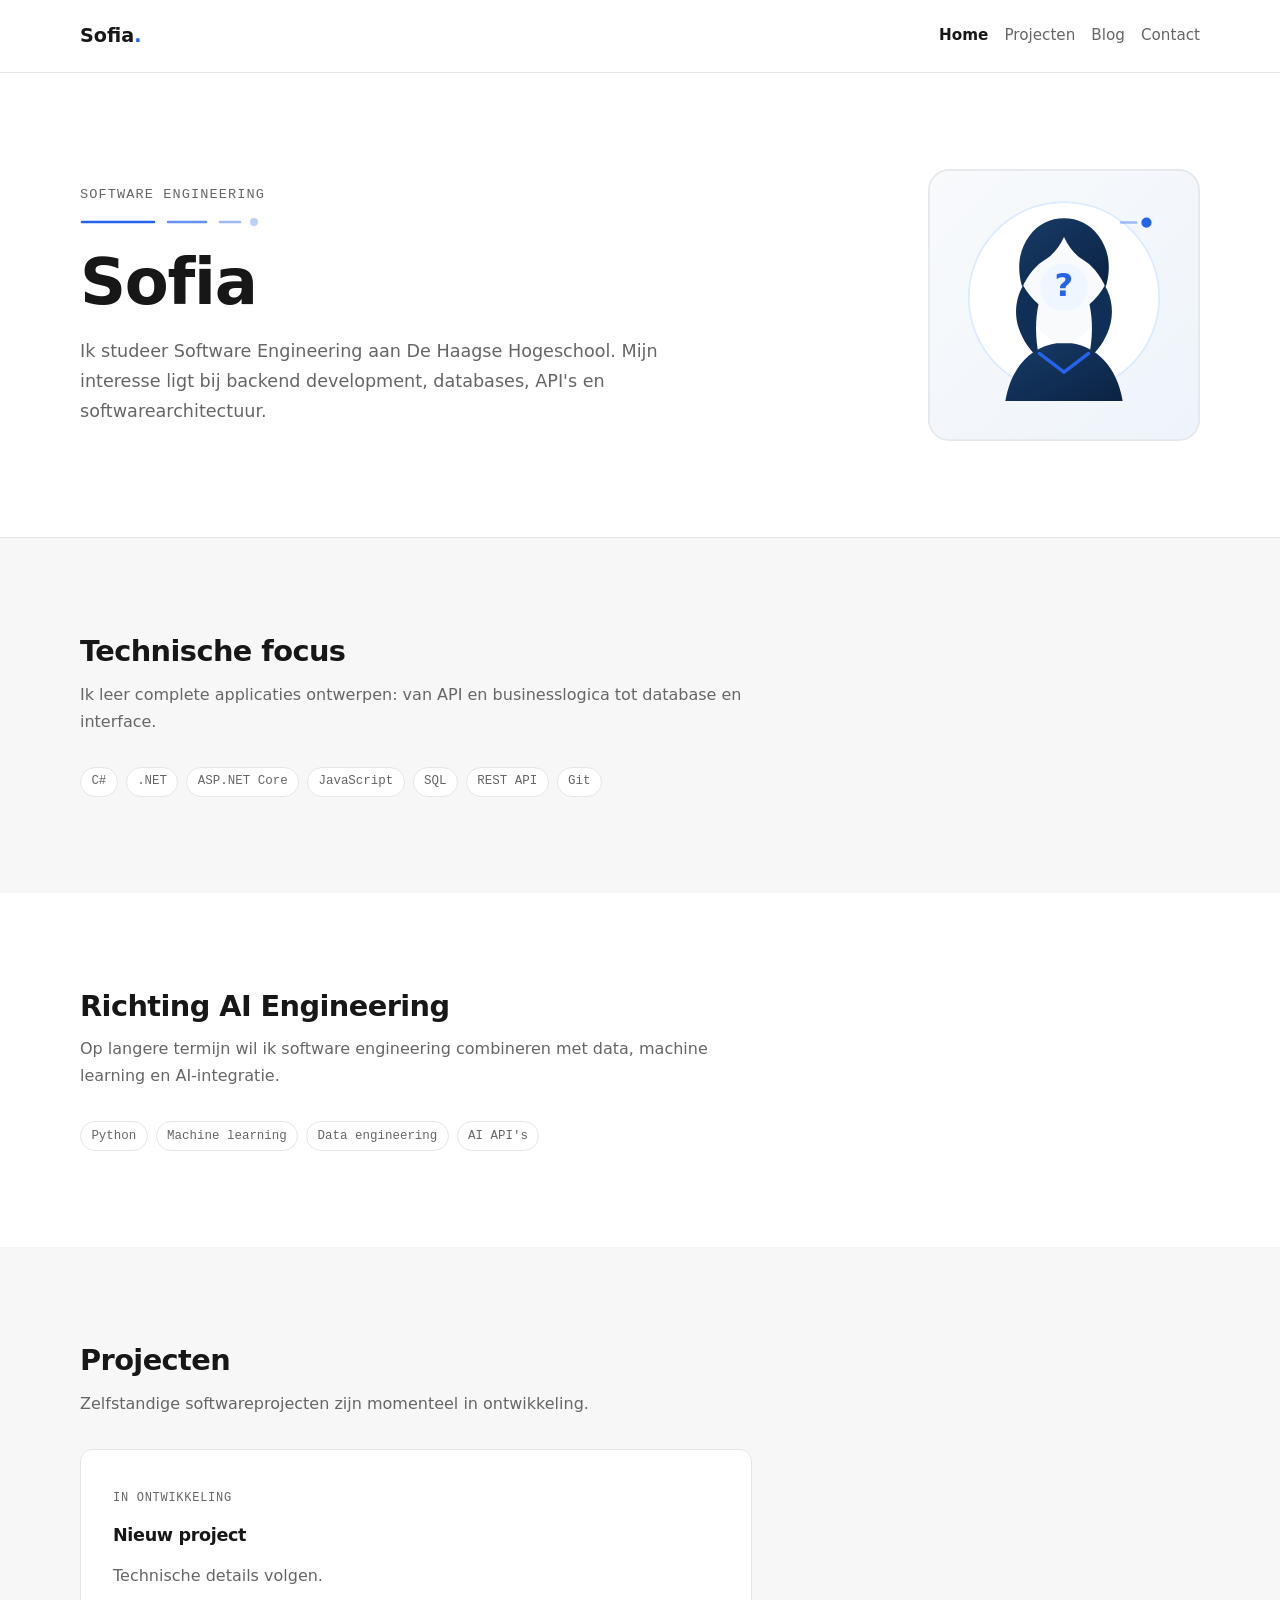
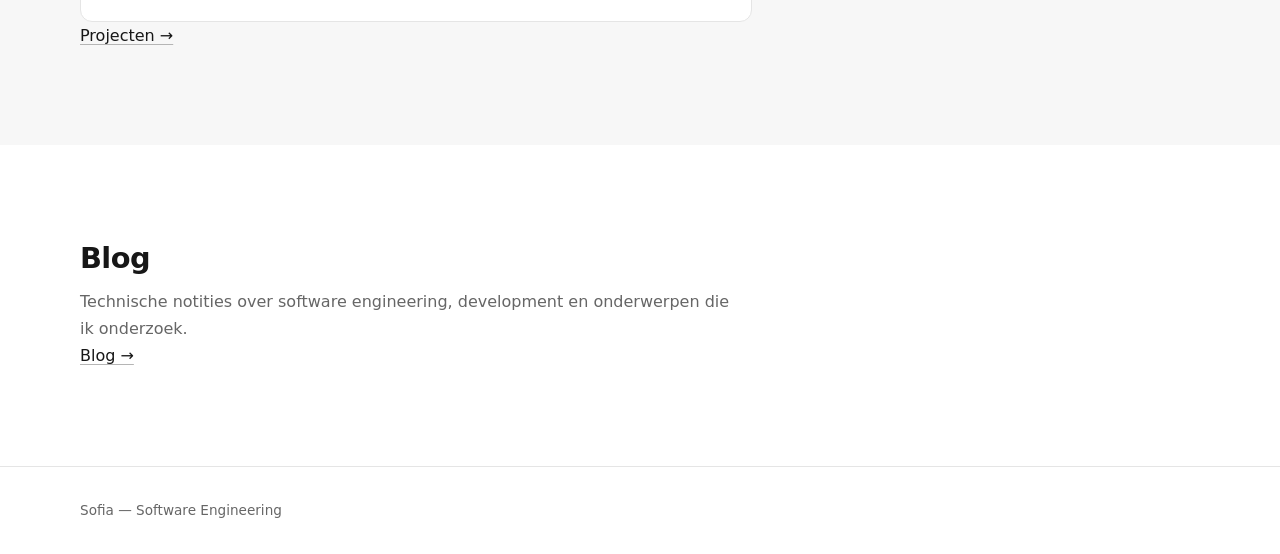
==== index.html @ e1a8f9e1 "Start oefenproject WPFW" ====
<!doctype html>
<html lang="nl">
  <head>
    <meta charset="utf-8" />

    <meta name="viewport" content="width=device-width, initial-scale=1" />

    <title>Sofia — Software Engineering</title>

    <meta
      name="description"
      content="Portfolio van Sofia, Software Engineering student met focus op backend development, databases, API's en softwarearchitectuur."
    />

    <link rel="icon" href="assets/images/favicon.svg" type="image/svg+xml" />
    <link rel="stylesheet" href="assets/css/style.css" />
  </head>

  <body>
    <a class="skip-link" href="#main-content">Ga naar hoofdinhoud</a>

    <header class="site-header">
      <div class="container site-header__inner">
        <a class="site-logo" href="index.html">
          Sofia<span class="site-logo__dot" aria-hidden="true">.</span>
        </a>

        <nav aria-label="Hoofdnavigatie">
          <ul class="nav-list">
            <li>
              <a href="index.html" aria-current="page">Home</a>
            </li>
            <li>
              <a href="projects.html">Projecten</a>
            </li>
            <li>
              <a href="blog.html">Blog</a>
            </li>
            <li>
              <a href="contact.html">Contact</a>
            </li>
          </ul>
        </nav>
      </div>
    </header>

    <main id="main-content">
      <section class="hero" aria-labelledby="hero-title">
        <div class="container hero__inner">
          <div class="hero__content">
            <p class="eyebrow">Software Engineering</p>

            <img
              class="hero__accent"
              src="assets/images/hero-accent.svg"
              alt=""
              aria-hidden="true"
              width="180"
              height="32"
            />

            <h1 id="hero-title">Sofia</h1>

            <p class="hero__lead">
              Ik studeer Software Engineering aan De Haagse Hogeschool. Mijn
              interesse ligt bij backend development, databases, API's en
              softwarearchitectuur.
            </p>
          </div>

          <div class="hero__media">
            <img
              class="hero__portrait"
              src="assets/images/profile-placeholder.svg"
              alt="Profielfoto van Sofia"
              width="320"
              height="320"
            />
          </div>
        </div>
      </section>

      <section class="section section--muted" aria-labelledby="focus-title">
        <div class="container">
          <h2 id="focus-title">Technische focus</h2>

          <p class="section__intro">
            Ik leer complete applicaties ontwerpen: van API en businesslogica
            tot database en interface.
          </p>

          <ul class="tag-list">
            <li class="tag">C#</li>
            <li class="tag">.NET</li>
            <li class="tag">ASP.NET Core</li>
            <li class="tag">JavaScript</li>
            <li class="tag">SQL</li>
            <li class="tag">REST API</li>
            <li class="tag">Git</li>
          </ul>
        </div>
      </section>

      <section class="section" aria-labelledby="ai-title">
        <div class="container">
          <h2 id="ai-title">Richting AI Engineering</h2>

          <p class="section__intro">
            Op langere termijn wil ik software engineering combineren met data,
            machine learning en AI-integratie.
          </p>

          <ul class="tag-list">
            <li class="tag">Python</li>
            <li class="tag">Machine learning</li>
            <li class="tag">Data engineering</li>
            <li class="tag">AI API's</li>
          </ul>
        </div>
      </section>

      <section class="section section--muted" aria-labelledby="projects-title">
        <div class="container">
          <h2 id="projects-title">Projecten</h2>

          <p class="section__intro">
            Zelfstandige softwareprojecten zijn momenteel in ontwikkeling.
          </p>

          <div class="card-grid card-grid--projects">
            <article class="card card--project">
              <p class="status status--in-progress">In ontwikkeling</p>

              <h3>Nieuw project</h3>

              <p>Technische details volgen.</p>
            </article>
          </div>

          <p>
            <a href="projects.html">Projecten →</a>
          </p>
        </div>
      </section>

      <section class="section" aria-labelledby="blog-title">
        <div class="container">
          <h2 id="blog-title">Blog</h2>

          <p class="section__intro">
            Technische notities over software engineering, development en
            onderwerpen die ik onderzoek.
          </p>

          <p>
            <a href="blog.html">Blog →</a>
          </p>
        </div>
      </section>
    </main>

    <footer class="site-footer">
      <div class="container site-footer__inner">
        <p class="site-footer__text">Sofia — Software Engineering</p>
      </div>
    </footer>
  </body>
</html>
---- assets/css/style.css ----
*,
*::before,
*::after {
  box-sizing: border-box;
}

html {
  scroll-behavior: smooth;
  -webkit-text-size-adjust: 100%;
}

body,
h1,
h2,
h3,
p,
ul,
ol,
dl,
dd,
figure {
  margin: 0;
}

ul,
ol {
  padding: 0;
  list-style: none;
}

img,
svg {
  display: block;
  max-width: 100%;
  height: auto;
}

button,
input,
textarea {
  font: inherit;
}

:root {
  --color-bg: #ffffff;
  --color-surface: #f7f7f7;
  --color-text: #171717;
  --color-text-soft: #666666;
  --color-border: #e5e5e5;
  --color-accent: #2563eb;
  --color-accent-hover: #1d4ed8;

  --font-body:
    system-ui, -apple-system, BlinkMacSystemFont, "Segoe UI", sans-serif;
  --font-mono: ui-monospace, SFMono-Regular, Menlo, Monaco, Consolas, monospace;

  --container-width: 70rem;
  --text-width: 65ch;

  --space-xs: 0.4rem;
  --space-sm: 0.75rem;
  --space-md: 1rem;
  --space-lg: 2rem;
  --space-xl: 4rem;
  --space-2xl: 6rem;

  --radius-sm: 0.35rem;
  --radius-md: 0.75rem;
}

body {
  min-height: 100vh;
  display: flex;
  flex-direction: column;
  background: var(--color-bg);
  color: var(--color-text);
  font-family: var(--font-body);
  font-size: 1rem;
  line-height: 1.7;
}

main {
  flex: 1;
}

a {
  color: var(--color-text);
  text-decoration-color: #b5b5b5;
  text-decoration-thickness: 1px;
  text-underline-offset: 0.2em;
}

a:hover {
  color: var(--color-accent);
  text-decoration-color: var(--color-accent);
}

code {
  font-family: var(--font-mono);
  font-size: 0.9em;
  background: var(--color-surface);
  padding: 0.15em 0.35em;
  border-radius: var(--radius-sm);
}

.container {
  width: min(calc(100% - 2rem), var(--container-width));
  margin-inline: auto;
}

.section {
  padding-block: var(--space-xl);
}

.section--muted {
  background: var(--color-surface);
}

.section--cta {
  padding-bottom: var(--space-2xl);
}

.section__intro {
  max-width: var(--text-width);
  margin-top: var(--space-sm);
  color: var(--color-text-soft);
}

.prose {
  max-width: var(--text-width);
}

.prose > * + * {
  margin-top: var(--space-md);
}

.site-header {
  background: var(--color-bg);
  border-bottom: 1px solid var(--color-border);
}

.site-header__inner {
  min-height: 4.5rem;
  display: flex;
  flex-direction: column;
  align-items: center;
  justify-content: center;
  gap: var(--space-sm);
  padding-block: var(--space-md);
}

.site-logo {
  color: var(--color-text);
  font-size: 1.2rem;
  font-weight: 700;
  text-decoration: none;
}

.site-logo:hover {
  color: var(--color-text);
}

.site-logo__dot {
  color: var(--color-accent);
}

.nav-list {
  display: flex;
  flex-wrap: wrap;
  align-items: center;
  justify-content: center;
  gap: 0.25rem 1rem;
}

.nav-list a {
  display: inline-block;
  padding-block: 0.35rem;
  color: var(--color-text-soft);
  font-size: 0.95rem;
  text-decoration: none;
}

.nav-list a:hover {
  color: var(--color-text);
}

.nav-list a[aria-current="page"] {
  color: var(--color-text);
  font-weight: 600;
}

.hero {
  padding-block: var(--space-xl);
  border-bottom: 1px solid var(--color-border);
}

.hero__inner {
  display: flex;
  flex-direction: column;
  gap: var(--space-lg);
}

.hero__content {
  max-width: var(--text-width);
}

.hero__content h1 {
  margin-top: var(--space-xs);
}

.hero__lead {
  margin-top: var(--space-md);
  max-width: 55ch;
  color: var(--color-text-soft);
  font-size: 1.1rem;
}

.hero__media {
  flex-shrink: 0;
}

.hero__portrait {
  width: min(100%, 16rem);
  border-radius: var(--radius-md);
}

.page-intro {
  padding-block: var(--space-xl);
  border-bottom: 1px solid var(--color-border);
}

.page-intro .lead {
  max-width: var(--text-width);
  margin-top: var(--space-md);
  color: var(--color-text-soft);
  font-size: 1.1rem;
}

h1,
h2,
h3 {
  color: var(--color-text);
  line-height: 1.2;
  letter-spacing: -0.02em;
}

h1 {
  font-size: clamp(2.25rem, 7vw, 4rem);
  font-weight: 700;
}

h2 {
  font-size: clamp(1.4rem, 4vw, 1.8rem);
  font-weight: 650;
}

h3 {
  font-size: 1.1rem;
  font-weight: 650;
}

.eyebrow {
  color: var(--color-text-soft);
  font-family: var(--font-mono);
  font-size: 0.85rem;
  text-transform: uppercase;
  letter-spacing: 0.08em;
}

.lead {
  max-width: var(--text-width);
  color: var(--color-text-soft);
}

.note {
  max-width: var(--text-width);
  color: var(--color-text-soft);
  font-size: 0.95rem;
}

.tag-list {
  display: flex;
  flex-wrap: wrap;
  gap: 0.5rem;
  margin-top: var(--space-lg);
}

.tag {
  padding: 0.2rem 0.65rem;
  border: 1px solid var(--color-border);
  border-radius: 999px;
  background: var(--color-bg);
  color: var(--color-text-soft);
  font-family: var(--font-mono);
  font-size: 0.78rem;
}

.card-grid {
  display: grid;
  grid-template-columns: repeat(auto-fit, minmax(min(100%, 18rem), 1fr));
  gap: var(--space-lg);
  margin-top: var(--space-lg);
}

.card {
  padding: var(--space-lg);
  border: 1px solid var(--color-border);
  border-radius: var(--radius-md);
  background: var(--color-bg);
}

.card > * + * {
  margin-top: var(--space-md);
}

.card p {
  color: var(--color-text-soft);
}

.card--project {
  max-width: 42rem;
}

.status {
  display: inline-block;
  color: var(--color-text-soft);
  font-family: var(--font-mono);
  font-size: 0.75rem;
  text-transform: uppercase;
  letter-spacing: 0.06em;
}

.status--in-progress {
  color: var(--color-accent);
}

.status--planned {
  color: var(--color-text-soft);
}

.meta {
  display: grid;
  grid-template-columns: auto 1fr;
  gap: 0.25rem var(--space-md);
  padding-top: var(--space-md);
  border-top: 1px solid var(--color-border);
  font-size: 0.9rem;
}

.meta dt {
  font-weight: 600;
}

.meta dd {
  color: var(--color-text-soft);
}

.link-cards {
  display: grid;
  grid-template-columns: repeat(auto-fit, minmax(min(100%, 18rem), 1fr));
  gap: var(--space-md);
  margin-top: var(--space-lg);
}

.link-card {
  display: block;
  height: 100%;
  padding: var(--space-lg);
  border: 1px solid var(--color-border);
  border-radius: var(--radius-md);
  color: var(--color-text);
  text-decoration: none;
}

.link-card:hover {
  border-color: #bdbdbd;
  color: var(--color-text);
}

.link-card__title {
  display: block;
  font-weight: 650;
}

.link-card__text {
  display: block;
  margin-top: var(--space-sm);
  color: var(--color-text-soft);
  font-size: 0.95rem;
}

.post-list {
  display: grid;
  gap: var(--space-lg);
  margin-top: var(--space-lg);
}

.post {
  max-width: var(--text-width);
  padding-bottom: var(--space-lg);
  border-bottom: 1px solid var(--color-border);
}

.post > * + * {
  margin-top: var(--space-sm);
}

.post__meta {
  color: var(--color-text-soft);
  font-family: var(--font-mono);
  font-size: 0.8rem;
}

.post h3 a {
  color: var(--color-text);
  text-decoration: none;
}

.post h3 a:hover {
  color: var(--color-accent);
}

.post p {
  color: var(--color-text-soft);
}

.category {
  color: var(--color-text-soft);
  font-family: var(--font-mono);
  font-size: 0.8rem;
}

.contact-list {
  max-width: 42rem;
  margin-top: var(--space-lg);
  border-top: 1px solid var(--color-border);
}

.contact-list__item {
  display: grid;
  gap: 0.25rem;
  padding-block: var(--space-md);
  border-bottom: 1px solid var(--color-border);
}

.contact-list dt {
  color: var(--color-text-soft);
  font-family: var(--font-mono);
  font-size: 0.78rem;
  text-transform: uppercase;
  letter-spacing: 0.06em;
}

.contact-list dd {
  overflow-wrap: anywhere;
}

.contact-list a {
  font-weight: 500;
}

.site-footer {
  margin-top: auto;
  border-top: 1px solid var(--color-border);
  background: var(--color-bg);
}

.site-footer__inner {
  min-height: 5rem;
  display: flex;
  align-items: center;
  justify-content: center;
  padding-block: var(--space-lg);
}

.site-footer__text {
  color: var(--color-text-soft);
  font-size: 0.85rem;
}

.skip-link {
  position: fixed;
  top: 1rem;
  left: 1rem;
  z-index: 1000;
  padding: 0.6rem 1rem;
  background: var(--color-text);
  color: #ffffff;
  border-radius: var(--radius-sm);
  font-weight: 600;
  transform: translateY(-200%);
}

.skip-link:focus {
  transform: translateY(0);
}

:focus-visible {
  outline: 3px solid var(--color-accent);
  outline-offset: 3px;
}

@media (min-width: 48em) {
  .site-header__inner {
    flex-direction: row;
    justify-content: space-between;
    padding-block: 0;
  }

  .nav-list {
    justify-content: flex-end;
  }

  .nav-list a {
    padding-block: 1.4rem;
  }

  .hero {
    padding-block: var(--space-2xl);
  }

  .hero__inner {
    flex-direction: row;
    align-items: center;
    justify-content: space-between;
    gap: var(--space-xl);
  }

  .hero__content {
    flex: 1;
  }

  .hero__portrait {
    width: 17rem;
  }

  .page-intro {
    padding-block: var(--space-2xl);
  }

  .section {
    padding-block: var(--space-2xl);
  }

  .contact-list__item {
    grid-template-columns: 8rem 1fr;
    align-items: baseline;
  }

  .site-footer__inner {
    justify-content: flex-start;
  }
}

@media (prefers-reduced-motion: reduce) {
  html {
    scroll-behavior: auto;
  }

  *,
  *::before,
  *::after {
    scroll-behavior: auto !important;
    transition: none !important;
    animation: none !important;
  }
}
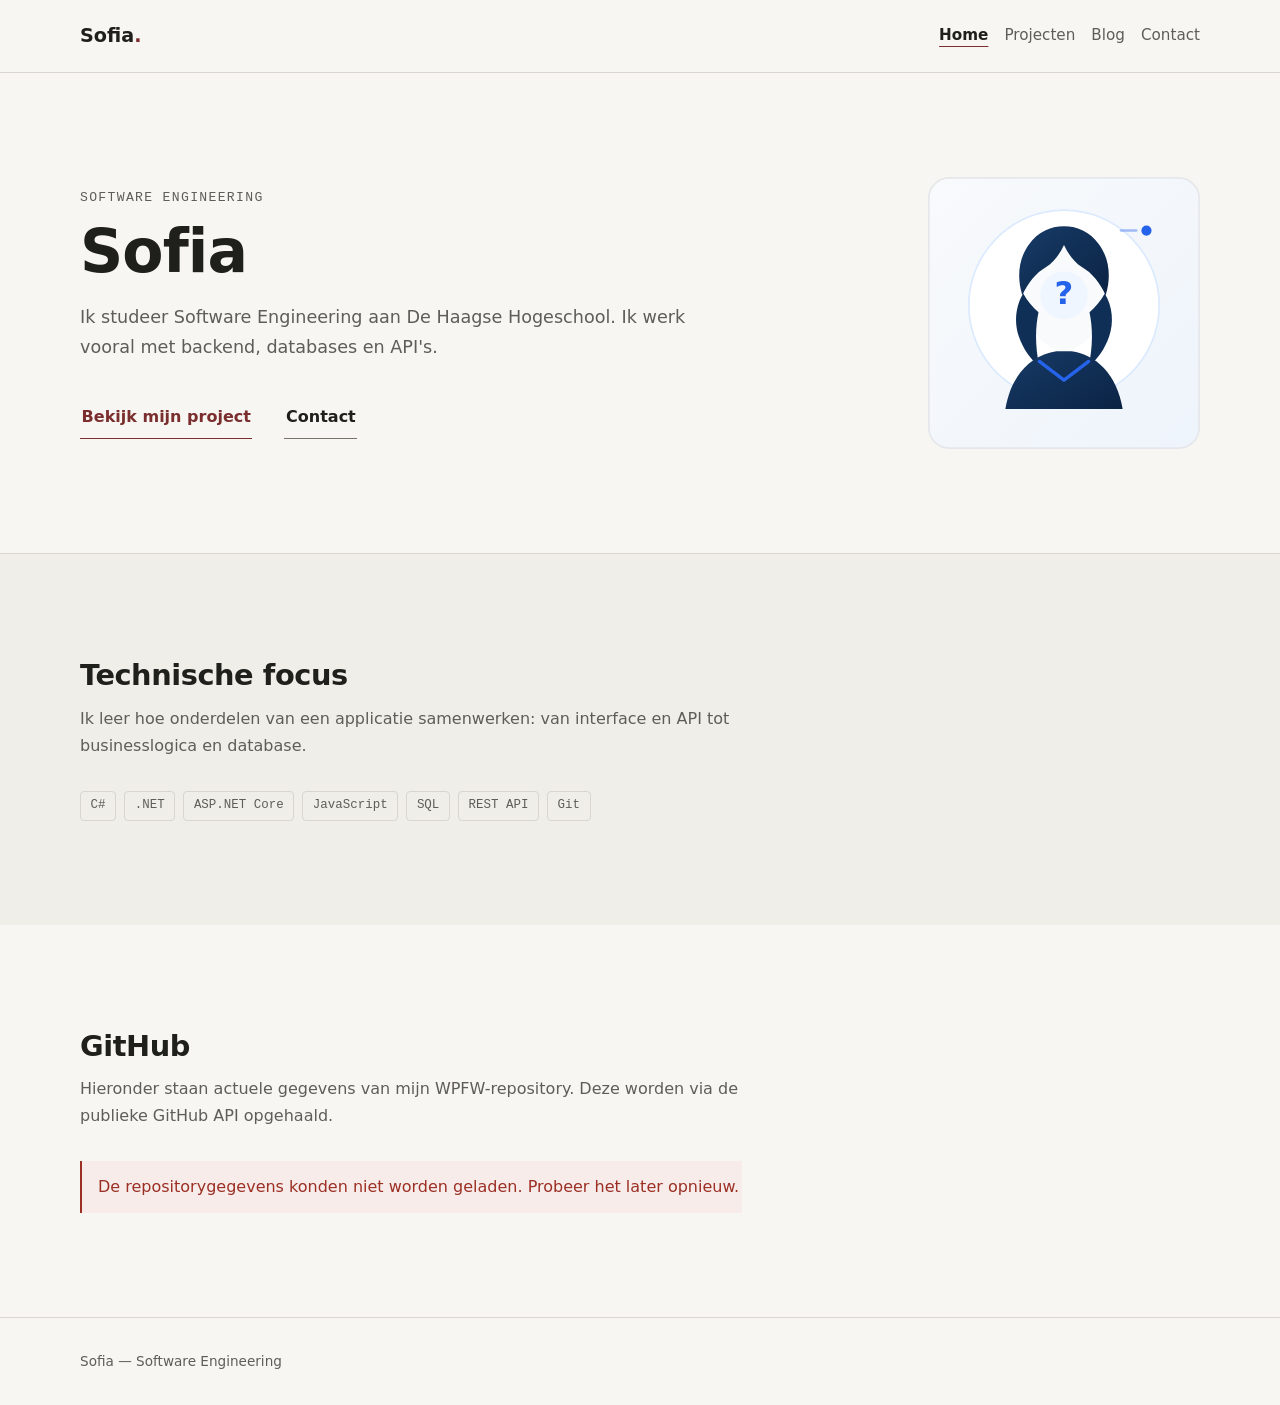
==== commit 69593df2: "project bijgewerkt" ====
--- a/index.html
+++ b/index.html
@@ -2,22 +2,25 @@
 <html lang="nl">
   <head>
     <meta charset="utf-8" />
-
     <meta name="viewport" content="width=device-width, initial-scale=1" />
 
     <title>Sofia — Software Engineering</title>
 
     <meta
       name="description"
-      content="Portfolio van Sofia, Software Engineering student met focus op backend development, databases, API's en softwarearchitectuur."
+      content="Portfolio van Sofia, student Software Engineering met interesse in backend development, databases en API's."
     />
 
     <link rel="icon" href="assets/images/favicon.svg" type="image/svg+xml" />
     <link rel="stylesheet" href="assets/css/style.css" />
+
+    <script src="assets/js/github.js" defer></script>
   </head>
 
   <body>
-    <a class="skip-link" href="#main-content">Ga naar hoofdinhoud</a>
+    <a class="skip-link" href="#main-content">
+      Ga naar hoofdinhoud
+    </a>
 
     <header class="site-header">
       <div class="container site-header__inner">
@@ -28,16 +31,27 @@
         <nav aria-label="Hoofdnavigatie">
           <ul class="nav-list">
             <li>
-              <a href="index.html" aria-current="page">Home</a>
+              <a href="index.html" aria-current="page">
+                Home
+              </a>
             </li>
+
             <li>
-              <a href="projects.html">Projecten</a>
+              <a href="projects.html">
+                Projecten
+              </a>
             </li>
+
             <li>
-              <a href="blog.html">Blog</a>
+              <a href="blog.html">
+                Blog
+              </a>
             </li>
+
             <li>
-              <a href="contact.html">Contact</a>
+              <a href="contact.html">
+                Contact
+              </a>
             </li>
           </ul>
         </nav>
@@ -48,23 +62,33 @@
       <section class="hero" aria-labelledby="hero-title">
         <div class="container hero__inner">
           <div class="hero__content">
-            <p class="eyebrow">Software Engineering</p>
+            <p class="eyebrow">
+              Software Engineering
+            </p>
 
-            <img
-              class="hero__accent"
-              src="assets/images/hero-accent.svg"
-              alt=""
-              aria-hidden="true"
-              width="180"
-              height="32"
-            />
-
-            <h1 id="hero-title">Sofia</h1>
+            <h1 id="hero-title">
+              Sofia
+            </h1>
 
             <p class="hero__lead">
-              Ik studeer Software Engineering aan De Haagse Hogeschool. Mijn
-              interesse ligt bij backend development, databases, API's en
-              softwarearchitectuur.
+              Ik studeer Software Engineering aan De Haagse Hogeschool.
+              Ik werk vooral met backend, databases en API's.
+            </p>
+
+            <p class="hero__actions">
+              <a
+                class="hero__action hero__action--primary"
+                href="projects.html"
+              >
+                Bekijk mijn project
+              </a>
+
+              <a
+                class="hero__action"
+                href="contact.html"
+              >
+                Contact
+              </a>
             </p>
           </div>
 
@@ -72,7 +96,7 @@
             <img
               class="hero__portrait"
               src="assets/images/profile-placeholder.svg"
-              alt="Profielfoto van Sofia"
+              alt=""
               width="320"
               height="320"
             />
@@ -80,16 +104,24 @@
         </div>
       </section>
 
-      <section class="section section--muted" aria-labelledby="focus-title">
+      <section
+        class="section section--muted"
+        aria-labelledby="focus-title"
+      >
         <div class="container">
-          <h2 id="focus-title">Technische focus</h2>
+          <h2 id="focus-title">
+            Technische focus
+          </h2>
 
           <p class="section__intro">
-            Ik leer complete applicaties ontwerpen: van API en businesslogica
-            tot database en interface.
+            Ik leer hoe onderdelen van een applicatie samenwerken:
+            van interface en API tot businesslogica en database.
           </p>
 
-          <ul class="tag-list">
+          <ul
+            class="tag-list"
+            aria-label="Technische vaardigheden"
+          >
             <li class="tag">C#</li>
             <li class="tag">.NET</li>
             <li class="tag">ASP.NET Core</li>
@@ -101,68 +133,49 @@
         </div>
       </section>
 
-      <section class="section" aria-labelledby="ai-title">
+      <section
+        class="section"
+        aria-labelledby="github-title"
+      >
         <div class="container">
-          <h2 id="ai-title">Richting AI Engineering</h2>
+          <h2 id="github-title">
+            GitHub
+          </h2>
 
           <p class="section__intro">
-            Op langere termijn wil ik software engineering combineren met data,
-            machine learning en AI-integratie.
+            Hieronder staan actuele gegevens van mijn WPFW-repository.
+            Deze worden via de publieke GitHub API opgehaald.
           </p>
 
-          <ul class="tag-list">
-            <li class="tag">Python</li>
-            <li class="tag">Machine learning</li>
-            <li class="tag">Data engineering</li>
-            <li class="tag">AI API's</li>
-          </ul>
-        </div>
-      </section>
-
-      <section class="section section--muted" aria-labelledby="projects-title">
-        <div class="container">
-          <h2 id="projects-title">Projecten</h2>
-
-          <p class="section__intro">
-            Zelfstandige softwareprojecten zijn momenteel in ontwikkeling.
+          <p
+            id="github-status"
+            class="api-status"
+            role="status"
+          >
+            Repository laden...
           </p>
 
-          <div class="card-grid card-grid--projects">
-            <article class="card card--project">
-              <p class="status status--in-progress">In ontwikkeling</p>
+          <ul
+            id="github-repositories"
+            class="card-grid"
+            aria-label="WPFW-repository"
+          ></ul>
 
-              <h3>Nieuw project</h3>
-
-              <p>Technische details volgen.</p>
-            </article>
-          </div>
-
-          <p>
-            <a href="projects.html">Projecten →</a>
-          </p>
-        </div>
-      </section>
-
-      <section class="section" aria-labelledby="blog-title">
-        <div class="container">
-          <h2 id="blog-title">Blog</h2>
-
-          <p class="section__intro">
-            Technische notities over software engineering, development en
-            onderwerpen die ik onderzoek.
-          </p>
-
-          <p>
-            <a href="blog.html">Blog →</a>
-          </p>
+          <noscript>
+            <p class="note">
+              JavaScript is nodig om de repositorygegevens te laden.
+            </p>
+          </noscript>
         </div>
       </section>
     </main>
 
     <footer class="site-footer">
       <div class="container site-footer__inner">
-        <p class="site-footer__text">Sofia — Software Engineering</p>
+        <p class="site-footer__text">
+          Sofia — Software Engineering
+        </p>
       </div>
     </footer>
   </body>
-</html>
+</html>
--- a/assets/css/style.css
+++ b/assets/css/style.css
@@ -13,12 +13,12 @@
 h1,
 h2,
 h3,
+h4,
 p,
 ul,
 ol,
 dl,
-dd,
-figure {
+dd {
   margin: 0;
 }
 
@@ -39,20 +39,33 @@
 input,
 textarea {
   font: inherit;
+  color: inherit;
 }
 
 :root {
-  --color-bg: #ffffff;
-  --color-surface: #f7f7f7;
-  --color-text: #171717;
-  --color-text-soft: #666666;
-  --color-border: #e5e5e5;
-  --color-accent: #2563eb;
-  --color-accent-hover: #1d4ed8;
+  --color-bg: #f7f6f2;
+  --color-surface: #efeee9;
+  --color-card: #ffffff;
+
+  --color-text: #1f1f1c;
+  --color-text-soft: #5f5d57;
+
+  --color-border: #d8d6cf;
+  --color-border-strong: #aaa69d;
+  --color-control-border: #77736a;
+
+  --color-accent: #7a2e2e;
+  --color-accent-hover: #612323;
+
+  --color-error: #9c2f24;
+  --color-error-surface: #f7ecea;
+  --color-success: #3f6b4f;
 
   --font-body:
     system-ui, -apple-system, BlinkMacSystemFont, "Segoe UI", sans-serif;
-  --font-mono: ui-monospace, SFMono-Regular, Menlo, Monaco, Consolas, monospace;
+
+  --font-mono:
+    ui-monospace, SFMono-Regular, Menlo, Monaco, Consolas, monospace;
 
   --container-width: 70rem;
   --text-width: 65ch;
@@ -61,19 +74,24 @@
   --space-sm: 0.75rem;
   --space-md: 1rem;
   --space-lg: 2rem;
-  --space-xl: 4rem;
-  --space-2xl: 6rem;
-
-  --radius-sm: 0.35rem;
-  --radius-md: 0.75rem;
+  --space-xl: 4.5rem;
+  --space-2xl: 6.5rem;
+
+  --radius-sm: 0.25rem;
+  --radius-md: 0.35rem;
+
+  --control-min-height: 2.75rem;
 }
 
 body {
   min-height: 100vh;
+
   display: flex;
   flex-direction: column;
+
   background: var(--color-bg);
   color: var(--color-text);
+
   font-family: var(--font-body);
   font-size: 1rem;
   line-height: 1.7;
@@ -85,7 +103,8 @@
 
 a {
   color: var(--color-text);
-  text-decoration-color: #b5b5b5;
+
+  text-decoration-color: var(--color-border-strong);
   text-decoration-thickness: 1px;
   text-underline-offset: 0.2em;
 }
@@ -95,16 +114,12 @@
   text-decoration-color: var(--color-accent);
 }
 
-code {
-  font-family: var(--font-mono);
-  font-size: 0.9em;
-  background: var(--color-surface);
-  padding: 0.15em 0.35em;
-  border-radius: var(--radius-sm);
-}
-
 .container {
-  width: min(calc(100% - 2rem), var(--container-width));
+  width: min(
+    calc(100% - 2rem),
+    var(--container-width)
+  );
+
   margin-inline: auto;
 }
 
@@ -114,45 +129,44 @@
 
 .section--muted {
   background: var(--color-surface);
-}
-
-.section--cta {
-  padding-bottom: var(--space-2xl);
 }
 
 .section__intro {
   max-width: var(--text-width);
   margin-top: var(--space-sm);
-  color: var(--color-text-soft);
-}
-
-.prose {
-  max-width: var(--text-width);
-}
-
-.prose > * + * {
-  margin-top: var(--space-md);
+
+  color: var(--color-text-soft);
 }
 
 .site-header {
+  border-bottom: 1px solid var(--color-border);
+
   background: var(--color-bg);
-  border-bottom: 1px solid var(--color-border);
 }
 
 .site-header__inner {
   min-height: 4.5rem;
+
   display: flex;
   flex-direction: column;
   align-items: center;
   justify-content: center;
+
   gap: var(--space-sm);
   padding-block: var(--space-md);
 }
 
 .site-logo {
-  color: var(--color-text);
+  min-height: var(--control-min-height);
+
+  display: inline-flex;
+  align-items: center;
+
+  color: var(--color-text);
+
   font-size: 1.2rem;
-  font-weight: 700;
+  font-weight: 650;
+
   text-decoration: none;
 }
 
@@ -169,13 +183,18 @@
   flex-wrap: wrap;
   align-items: center;
   justify-content: center;
+
   gap: 0.25rem 1rem;
 }
 
 .nav-list a {
-  display: inline-block;
-  padding-block: 0.35rem;
-  color: var(--color-text-soft);
+  min-height: var(--control-min-height);
+
+  display: inline-flex;
+  align-items: center;
+
+  color: var(--color-text-soft);
+
   font-size: 0.95rem;
   text-decoration: none;
 }
@@ -186,17 +205,25 @@
 
 .nav-list a[aria-current="page"] {
   color: var(--color-text);
-  font-weight: 600;
+
+  font-weight: 600;
+
+  text-decoration: underline;
+  text-decoration-color: var(--color-accent);
+  text-decoration-thickness: 1px;
+  text-underline-offset: 0.4em;
 }
 
 .hero {
   padding-block: var(--space-xl);
+
   border-bottom: 1px solid var(--color-border);
 }
 
 .hero__inner {
   display: flex;
   flex-direction: column;
+
   gap: var(--space-lg);
 }
 
@@ -209,10 +236,48 @@
 }
 
 .hero__lead {
+  max-width: 55ch;
   margin-top: var(--space-md);
-  max-width: 55ch;
-  color: var(--color-text-soft);
+
+  color: var(--color-text-soft);
+
   font-size: 1.1rem;
+}
+
+.hero__actions {
+  display: flex;
+  flex-wrap: wrap;
+
+  gap: var(--space-lg);
+  margin-top: var(--space-lg);
+}
+
+.hero__action {
+  min-height: var(--control-min-height);
+
+  display: inline-flex;
+  align-items: center;
+
+  padding-inline: 0.1rem;
+
+  border-bottom: 1px solid var(--color-control-border);
+
+  color: var(--color-text);
+
+  font-weight: 600;
+  text-decoration: none;
+}
+
+.hero__action:hover {
+  border-color: var(--color-accent-hover);
+
+  color: var(--color-accent-hover);
+}
+
+.hero__action--primary {
+  border-color: var(--color-accent);
+
+  color: var(--color-accent);
 }
 
 .hero__media {
@@ -221,237 +286,274 @@
 
 .hero__portrait {
   width: min(100%, 16rem);
+
   border-radius: var(--radius-md);
 }
 
 .page-intro {
   padding-block: var(--space-xl);
+
   border-bottom: 1px solid var(--color-border);
 }
 
 .page-intro .lead {
   max-width: var(--text-width);
   margin-top: var(--space-md);
-  color: var(--color-text-soft);
+
+  color: var(--color-text-soft);
+
   font-size: 1.1rem;
 }
 
 h1,
 h2,
-h3 {
-  color: var(--color-text);
+h3,
+h4 {
+  color: var(--color-text);
+
   line-height: 1.2;
-  letter-spacing: -0.02em;
+  letter-spacing: -0.015em;
 }
 
 h1 {
-  font-size: clamp(2.25rem, 7vw, 4rem);
-  font-weight: 700;
+  font-size: clamp(
+    2.25rem,
+    7vw,
+    3.75rem
+  );
+
+  font-weight: 650;
 }
 
 h2 {
-  font-size: clamp(1.4rem, 4vw, 1.8rem);
-  font-weight: 650;
+  font-size: clamp(
+    1.4rem,
+    4vw,
+    1.8rem
+  );
+
+  font-weight: 600;
 }
 
 h3 {
   font-size: 1.1rem;
-  font-weight: 650;
+  font-weight: 600;
+}
+
+h4 {
+  font-size: 1rem;
+  font-weight: 600;
 }
 
 .eyebrow {
   color: var(--color-text-soft);
+
   font-family: var(--font-mono);
-  font-size: 0.85rem;
+  font-size: 0.82rem;
+
   text-transform: uppercase;
-  letter-spacing: 0.08em;
+  letter-spacing: 0.1em;
 }
 
 .lead {
   max-width: var(--text-width);
+
   color: var(--color-text-soft);
 }
 
 .note {
   max-width: var(--text-width);
-  color: var(--color-text-soft);
+
+  color: var(--color-text-soft);
+
   font-size: 0.95rem;
+}
+
+.note:not(:empty) {
+  margin-top: var(--space-md);
 }
 
 .tag-list {
   display: flex;
   flex-wrap: wrap;
+
   gap: 0.5rem;
   margin-top: var(--space-lg);
 }
 
 .tag {
-  padding: 0.2rem 0.65rem;
+  padding: 0.2rem 0.6rem;
+
   border: 1px solid var(--color-border);
-  border-radius: 999px;
-  background: var(--color-bg);
-  color: var(--color-text-soft);
+  border-radius: var(--radius-sm);
+
+  background: transparent;
+  color: var(--color-text-soft);
+
   font-family: var(--font-mono);
   font-size: 0.78rem;
 }
 
 .card-grid {
   display: grid;
-  grid-template-columns: repeat(auto-fit, minmax(min(100%, 18rem), 1fr));
+
+  grid-template-columns:
+    repeat(
+      auto-fit,
+      minmax(
+        min(100%, 18rem),
+        32rem
+      )
+    );
+
+  justify-content: start;
+
   gap: var(--space-lg);
   margin-top: var(--space-lg);
 }
 
+.card-grid:empty {
+  display: none;
+}
+
+.card-grid > li {
+  min-width: 0;
+
+  display: flex;
+}
+
+.card-grid > li > .card {
+  width: 100%;
+  height: 100%;
+}
+
 .card {
+  min-width: 0;
+
   padding: var(--space-lg);
+
   border: 1px solid var(--color-border);
   border-radius: var(--radius-md);
-  background: var(--color-bg);
+
+  background: var(--color-card);
+
+  overflow-wrap: anywhere;
 }
 
 .card > * + * {
   margin-top: var(--space-md);
 }
 
-.card p {
-  color: var(--color-text-soft);
-}
-
-.card--project {
-  max-width: 42rem;
+.card p:not(.status) {
+  color: var(--color-text-soft);
+}
+
+.card h3 a {
+  color: var(--color-text);
+
+  text-decoration-color: var(--color-border-strong);
+}
+
+.card h3 a:hover {
+  color: var(--color-accent);
+
+  text-decoration-color: var(--color-accent);
+}
+
+.card__link {
+  min-height: var(--control-min-height);
+
+  display: inline-flex;
+  align-items: center;
+
+  padding: 0;
+
+  border: 0;
+  border-bottom: 1px solid var(--color-control-border);
+  border-radius: 0;
+
+  background: transparent;
+  color: var(--color-text);
+
+  font-weight: 600;
+  text-decoration: none;
+
+  cursor: pointer;
+}
+
+.card__link:hover {
+  border-color: var(--color-accent-hover);
+
+  color: var(--color-accent-hover);
+}
+
+.card__link--primary {
+  border-color: var(--color-accent);
+
+  color: var(--color-accent);
+}
+
+.project-details {
+  margin-top: var(--space-sm);
+}
+
+.project-details ul {
+  margin-top: var(--space-sm);
+  padding-inline-start: 1.25rem;
+
+  list-style: disc;
+}
+
+.project-details li {
+  color: var(--color-text-soft);
+}
+
+.project-details li + li {
+  margin-top: var(--space-xs);
 }
 
 .status {
   display: inline-block;
-  color: var(--color-text-soft);
+
+  color: var(--color-text-soft);
+
   font-family: var(--font-mono);
   font-size: 0.75rem;
+
   text-transform: uppercase;
-  letter-spacing: 0.06em;
-}
-
-.status--in-progress {
-  color: var(--color-accent);
-}
-
-.status--planned {
-  color: var(--color-text-soft);
-}
-
-.meta {
-  display: grid;
-  grid-template-columns: auto 1fr;
-  gap: 0.25rem var(--space-md);
-  padding-top: var(--space-md);
-  border-top: 1px solid var(--color-border);
-  font-size: 0.9rem;
-}
-
-.meta dt {
-  font-weight: 600;
-}
-
-.meta dd {
-  color: var(--color-text-soft);
-}
-
-.link-cards {
-  display: grid;
-  grid-template-columns: repeat(auto-fit, minmax(min(100%, 18rem), 1fr));
-  gap: var(--space-md);
-  margin-top: var(--space-lg);
-}
-
-.link-card {
-  display: block;
-  height: 100%;
-  padding: var(--space-lg);
-  border: 1px solid var(--color-border);
-  border-radius: var(--radius-md);
-  color: var(--color-text);
-  text-decoration: none;
-}
-
-.link-card:hover {
-  border-color: #bdbdbd;
-  color: var(--color-text);
-}
-
-.link-card__title {
-  display: block;
-  font-weight: 650;
-}
-
-.link-card__text {
-  display: block;
-  margin-top: var(--space-sm);
-  color: var(--color-text-soft);
-  font-size: 0.95rem;
-}
-
-.post-list {
-  display: grid;
-  gap: var(--space-lg);
-  margin-top: var(--space-lg);
-}
-
-.post {
-  max-width: var(--text-width);
-  padding-bottom: var(--space-lg);
-  border-bottom: 1px solid var(--color-border);
-}
-
-.post > * + * {
-  margin-top: var(--space-sm);
-}
-
-.post__meta {
-  color: var(--color-text-soft);
-  font-family: var(--font-mono);
-  font-size: 0.8rem;
-}
-
-.post h3 a {
-  color: var(--color-text);
-  text-decoration: none;
-}
-
-.post h3 a:hover {
-  color: var(--color-accent);
-}
-
-.post p {
-  color: var(--color-text-soft);
-}
-
-.category {
-  color: var(--color-text-soft);
-  font-family: var(--font-mono);
-  font-size: 0.8rem;
+  letter-spacing: 0.07em;
 }
 
 .contact-list {
   max-width: 42rem;
+
   margin-top: var(--space-lg);
+
   border-top: 1px solid var(--color-border);
 }
 
 .contact-list__item {
   display: grid;
+
   gap: 0.25rem;
   padding-block: var(--space-md);
+
   border-bottom: 1px solid var(--color-border);
 }
 
 .contact-list dt {
   color: var(--color-text-soft);
+
   font-family: var(--font-mono);
   font-size: 0.78rem;
+
   text-transform: uppercase;
-  letter-spacing: 0.06em;
+  letter-spacing: 0.08em;
 }
 
 .contact-list dd {
+  min-width: 0;
+
   overflow-wrap: anywhere;
 }
 
@@ -459,22 +561,168 @@
   font-weight: 500;
 }
 
+.projects-controls {
+  margin-top: var(--space-lg);
+  padding-block: var(--space-lg);
+
+  border-top: 1px solid var(--color-border);
+  border-bottom: 1px solid var(--color-border);
+}
+
+.projects-search {
+  width: 100%;
+  max-width: 24rem;
+
+  display: flex;
+  flex-direction: column;
+
+  gap: var(--space-xs);
+}
+
+.projects-search label {
+  font-weight: 600;
+}
+
+.form {
+  max-width: 42rem;
+
+  margin-top: var(--space-lg);
+}
+
+.form__field + .form__field {
+  margin-top: var(--space-lg);
+}
+
+.form__label {
+  display: block;
+
+  margin-bottom: var(--space-xs);
+
+  font-weight: 600;
+}
+
+.form__input {
+  width: 100%;
+
+  padding: 0.7rem 0.75rem;
+
+  border: 1px solid var(--color-control-border);
+  border-radius: var(--radius-sm);
+
+  background: var(--color-card);
+  color: var(--color-text);
+}
+
+.form__input::placeholder {
+  color: var(--color-text-soft);
+
+  opacity: 1;
+}
+
+textarea.form__input {
+  min-height: 8rem;
+
+  resize: vertical;
+}
+
+.form__input[aria-invalid="true"] {
+  border-color: var(--color-error);
+}
+
+.form__error {
+  color: var(--color-error);
+
+  font-size: 0.9rem;
+}
+
+.form__error:not(:empty) {
+  margin-top: var(--space-xs);
+}
+
+.form__button {
+  min-height: var(--control-min-height);
+
+  margin-top: var(--space-lg);
+  padding: 0.6rem 1rem;
+
+  border: 1px solid var(--color-accent);
+  border-radius: var(--radius-sm);
+
+  background: transparent;
+  color: var(--color-accent);
+
+  font-weight: 600;
+
+  cursor: pointer;
+}
+
+.form__button:hover {
+  border-color: var(--color-accent-hover);
+
+  background: var(--color-accent-hover);
+  color: #ffffff;
+}
+
+.form__status {
+  max-width: var(--text-width);
+}
+
+.form__status:not(:empty) {
+  margin-top: var(--space-md);
+
+  font-weight: 600;
+}
+
+.form__status--success {
+  color: var(--color-success);
+}
+
+.form__status--error {
+  color: var(--color-error);
+}
+
+.api-status {
+  max-width: var(--text-width);
+
+  margin-top: var(--space-lg);
+
+  padding-block: var(--space-sm);
+  padding-inline-start: var(--space-md);
+
+  border-inline-start:
+    2px solid var(--color-border-strong);
+
+  color: var(--color-text-soft);
+}
+
+.api-status--error {
+  border-inline-start-color: var(--color-error);
+
+  background: var(--color-error-surface);
+  color: var(--color-error);
+}
+
 .site-footer {
   margin-top: auto;
+
   border-top: 1px solid var(--color-border);
+
   background: var(--color-bg);
 }
 
 .site-footer__inner {
   min-height: 5rem;
+
   display: flex;
   align-items: center;
   justify-content: center;
+
   padding-block: var(--space-lg);
 }
 
 .site-footer__text {
   color: var(--color-text-soft);
+
   font-size: 0.85rem;
 }
 
@@ -482,12 +730,18 @@
   position: fixed;
   top: 1rem;
   left: 1rem;
+
   z-index: 1000;
+
   padding: 0.6rem 1rem;
+
+  border-radius: var(--radius-sm);
+
   background: var(--color-text);
   color: #ffffff;
-  border-radius: var(--radius-sm);
-  font-weight: 600;
+
+  font-weight: 600;
+
   transform: translateY(-200%);
 }
 
@@ -504,6 +758,7 @@
   .site-header__inner {
     flex-direction: row;
     justify-content: space-between;
+
     padding-block: 0;
   }
 
@@ -523,6 +778,7 @@
     flex-direction: row;
     align-items: center;
     justify-content: space-between;
+
     gap: var(--space-xl);
   }
 
@@ -564,4 +820,4 @@
     transition: none !important;
     animation: none !important;
   }
-}
+}
